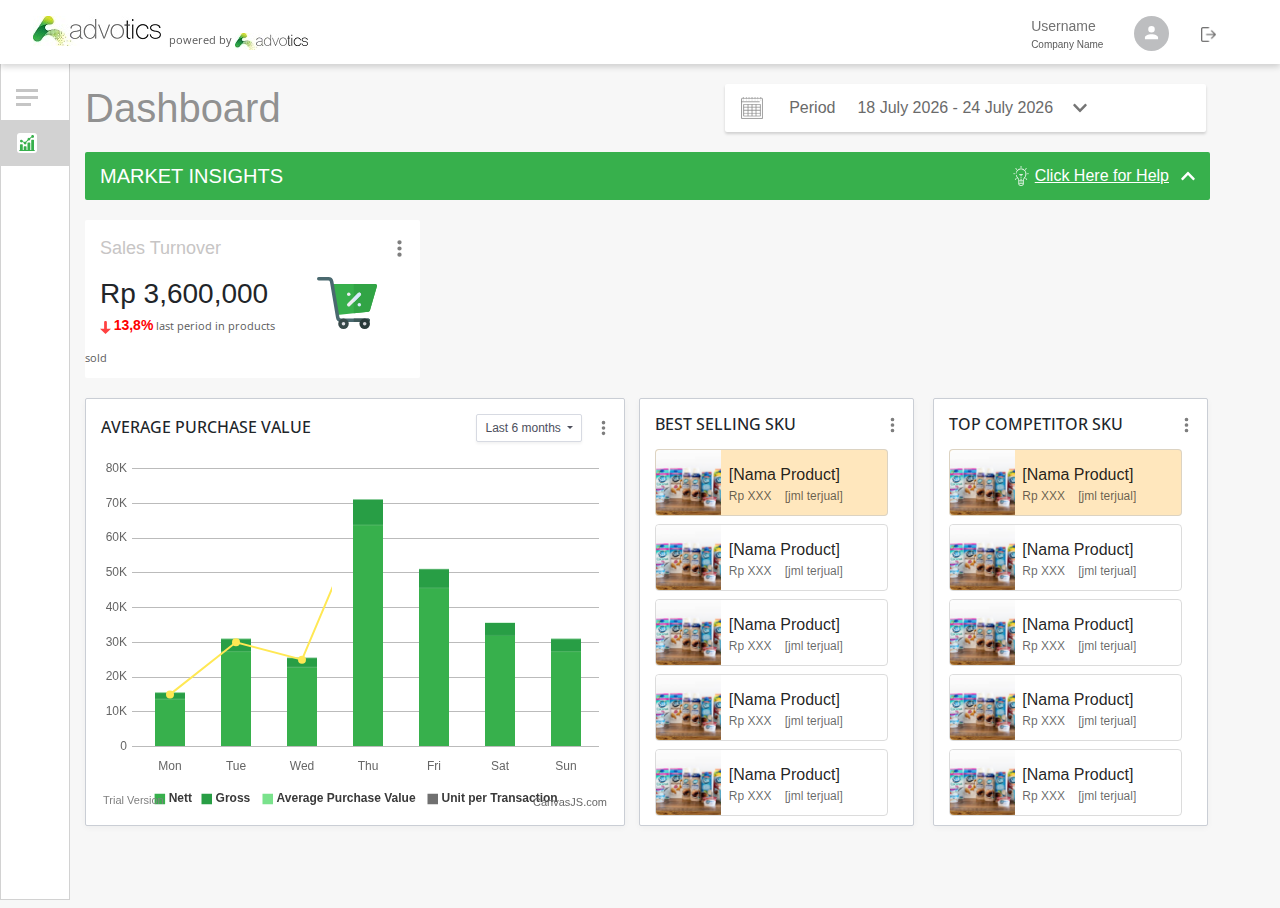
==== dashboard.html @ 5d51c25b "Menambahkan file baru" ====
<!DOCTYPE html>
<html lang="en">

<head>
    <meta charset="UTF-8">
    <meta name="viewport" content="width=device-width, initial-scale=1.0">
    <meta http-equiv="X-UA-Compatible" content="ie=edge">
    <title>Dashboard Advotics</title>

    <!-- Bootstrap CSS -->
    <link rel="stylesheet" href="css/bootstrap.css" />

    <!-- Font Awesome -->
    <link rel="stylesheet" href="css/all.css" />

    <!-- Google Font -->
    <link href="https://fonts.googleapis.com/css?family=Open+Sans:300,400,600|Source+Sans+Pro:300,400,600&display=swap"
        rel="stylesheet">

    <!-- date range picker -->
    <link rel="stylesheet" href="css/daterangepicker.css" />

    <!-- My Css -->
    <link rel="stylesheet" href="css/style.css">

</head>

<body>
    <section id="nav">
        <div class="row px-5 py-3">
            <div class="col-lg-6">
                <div class="row">
                    <img class="pb-1" src="logo/advotics.jpg" alt="logo">
                    <small class="align-self-end px-2 text-left">
                        powered by <img src="logo/advotics-small.jpg" alt="logo-small">
                    </small>
                </div>
            </div>
            <div class="col-lg-6 d-flex justify-content-end">
                <div class="col-lg-3 user justify-content-end">
                    <p>Username</p>
                    <small class="d-flex">Company Name</small>
                </div>
                <img class="ic-profile mx-3 align-self-start" src="assets/Profile.svg" alt="ic-profile">
                <img class="ic-logout align-self-center px-3" src="assets/logout.png" alt="ic-logout">
            </div>
        </div>
        </div>
    </section>

    <nav id="sidebar">
        <div class="sidebar-header"></div>
        <a id="sidebarCollapse" class="nav-toggle" style="cursor: pointer;">
            <i></i>
        </a>
        <ul class="list-unstyled components">
            <li class="item" style="background: #D2D2D2;">
                <a id="dash1" href="dashboard.html" class="menu">
                    <img class="ic-menu bg-ic-menu" src="assets/Dashboardicon.svg" alt="ic-dashboard">
                    <p>Dashboard</p>
                </a>
            </li>
        </ul>
    </nav>

    <!-- content -->
    <section id="board">
        <div class="container">
            <div class="row">
                <div class="col-lg-6">
                    <div id="dashboard1">
                        <div class="container">
                            <h1>Dashboard</h1>
                        </div>
                    </div>
                </div>
                <div class="col-lg-6">
                    <div id="container-picker">
                        <div id="picker">
                            <img class="ic-calendar" src="assets/calendar.png" alt="ic-calendar"> &nbsp;
                            <span>Period</span><span id="date"></span>
                            &nbsp; <i class="fas fa-chevron-down" style="color: #757575;"></i>
                        </div>
                    </div>
                </div>
            </div>
            <div class="row">
                <div id="rectangle" class="container">
                    <div class="col-lg-6 p-0 d-flex align-items-center">
                        <p>MARKET INSIGHTS</p>
                    </div>
                    <div class="col-lg-6 p-0 d-flex align-items-center justify-content-end">
                        <img src="assets/Help.png" alt="ic-help"> &nbsp;
                        <a href="#" style="text-decoration: underline;">Click Here for Help</a>&nbsp;&nbsp;&nbsp;
                        <i class="fas fa-chevron-up" style="color: #FFFFFF;"></i>
                    </div>
                </div>
            </div>
            <div class="row">
                <div id="turnover" class="container">
                    <div class="bg-turnover">
                        <div class="row">
                            <div class="col-lg-9">
                                <p>Sales Turnover</p>
                            </div>
                            <div class="col-lg-2 ml-lg-3 d-flex justify-content-end">
                                <img class="ic-more" src="assets/Icon-More-Filled.svg" alt="ic-more">
                            </div>
                        </div>
                        <div class="row">
                            <div class="col-lg-8">
                                <h3>Rp 3,600,000</h3>
                                <small><img class="ic-downArrow" src="assets/DownArrow.svg" alt="ic-downArrow">
                                    <span>13,8%</span> last period in products sold</small>
                            </div>
                            <div class="col-lg-4">
                                <img class="ic-turnover" src="assets/SalesTurnover.svg" alt="ic-turnover">
                            </div>
                        </div>
                    </div>
                </div>
            </div>
            <div class="row">
                <div id="content-dashboard" class="container">
                    <div class="col-lg-6 pl-0">
                        <div class="graph">
                            <div class="selling-header mb-lg-3">
                                <div class="row">
                                    <div class="col-lg-10 d-flex align-items-center">
                                        <h6>AVERAGE PURCHASE VALUE</h6>
                                    </div>
                                    <div class="col-lg-2 d-flex justify-content-end">
                                        <div class="dropdown mr-lg-3">
                                            <button class="btn btn-dropDown btn-secondary btn-sm dropdown-toggle"
                                                type="button" id="dropdownMenuButton" data-toggle="dropdown">
                                                Last 6 months
                                            </button>
                                            <div class="dropdown-menu">
                                                <a class="dropdown-item" href="#">Last 7 months</a>
                                                <a class="dropdown-item" href="#">Last 8 months</a>
                                                <a class="dropdown-item" href="#">Last 9 months</a>
                                            </div>
                                        </div>
                                        <img class="ic-more2" src="assets/Icon-More-Filled.svg" alt="ic-more">
                                    </div>
                                </div>
                            </div>
                            <div class="selling-body" style="overflow-y: unset;
                            height: 100%;">
                                <div id="chartContainer" style="height: 300px; width: 100%;"></div>
                            </div>
                        </div>
                    </div>
                    <div class="col-lg-3 right">
                        <div class="selling">
                            <div class="selling-header">
                                <div class="row">
                                    <div class="col-lg-10 d-flex align-items-center">
                                        <h6>BEST SELLING SKU</h6>
                                    </div>
                                    <div class="col-lg-2 d-flex justify-content-end">
                                        <img class="ic-more" src="assets/Icon-More-Filled.svg" alt="ic-more">
                                    </div>
                                </div>
                            </div>
                            <div class="selling-body" id="style-2">
                                <ul class="list-unstyled components">
                                    <li>
                                        <div class="row bg-product d-flex align-items-center bg-active">
                                            <div class="col-lg-3 p-0">
                                                <img class="img-product" src="assets/NoPath.png" alt="img-product">
                                            </div>
                                            <div class="col-lg-9 line-height">
                                                <h6 class="list-header">
                                                    [Nama Product]
                                                </h6>
                                                <small class="list-body">
                                                    Rp XXX &nbsp;&nbsp; [jml terjual]
                                                </small>
                                            </div>
                                        </div>
                                    </li>
                                    <li>
                                        <div class="row bg-product d-flex align-items-center">
                                            <div class="col-lg-3 p-0">
                                                <img class="img-product" src="assets/NoPath.png" alt="img-product">
                                            </div>
                                            <div class="col-lg-9 line-height">
                                                <h6 class="list-header">
                                                    [Nama Product]
                                                </h6>
                                                <small class="list-body">
                                                    Rp XXX &nbsp;&nbsp; [jml terjual]
                                                </small>
                                            </div>
                                        </div>
                                    </li>
                                    <li>
                                        <div class="row bg-product d-flex align-items-center">
                                            <div class="col-lg-3 p-0">
                                                <img class="img-product" src="assets/NoPath.png" alt="img-product">
                                            </div>
                                            <div class="col-lg-9 line-height">
                                                <h6 class="list-header">
                                                    [Nama Product]
                                                </h6>
                                                <small class="list-body">
                                                    Rp XXX &nbsp;&nbsp; [jml terjual]
                                                </small>
                                            </div>
                                        </div>
                                    </li>
                                    <li>
                                        <div class="row bg-product d-flex align-items-center">
                                            <div class="col-lg-3 p-0">
                                                <img class="img-product" src="assets/NoPath.png" alt="img-product">
                                            </div>
                                            <div class="col-lg-9 line-height">
                                                <h6 class="list-header">
                                                    [Nama Product]
                                                </h6>
                                                <small class="list-body">
                                                    Rp XXX &nbsp;&nbsp; [jml terjual]
                                                </small>
                                            </div>
                                        </div>
                                    </li>
                                    <li>
                                        <div class="row bg-product d-flex align-items-center">
                                            <div class="col-lg-3 p-0">
                                                <img class="img-product" src="assets/NoPath.png" alt="img-product">
                                            </div>
                                            <div class="col-lg-9 line-height">
                                                <h6 class="list-header">
                                                    [Nama Product]
                                                </h6>
                                                <small class="list-body">
                                                    Rp XXX &nbsp;&nbsp; [jml terjual]
                                                </small>
                                            </div>
                                        </div>
                                    </li>
                                    <li>
                                        <div class="row bg-product d-flex align-items-center">
                                            <div class="col-lg-3 p-0">
                                                <img class="img-product" src="assets/NoPath.png" alt="img-product">
                                            </div>
                                            <div class="col-lg-9 line-height">
                                                <h6 class="list-header">
                                                    [Nama Product]
                                                </h6>
                                                <small class="list-body">
                                                    Rp XXX &nbsp;&nbsp; [jml terjual]
                                                </small>
                                            </div>
                                        </div>
                                    </li>
                                </ul>
                            </div>
                        </div>
                    </div>
                    <div class="col-lg-3">
                        <div class="competitor">
                            <div class="selling-header">
                                <div class="row">
                                    <div class="col-lg-10 d-flex align-items-center">
                                        <h6>TOP COMPETITOR SKU</h6>
                                    </div>
                                    <div class="col-lg-2 d-flex justify-content-end">
                                        <img class="ic-more" src="assets/Icon-More-Filled.svg" alt="ic-more">
                                    </div>
                                </div>
                            </div>
                            <div class="selling-body" id="style-2">
                                <ul class="list-unstyled components">
                                    <li>
                                        <div class="row bg-product d-flex align-items-center bg-active">
                                            <div class="col-lg-3 p-0">
                                                <img class="img-product" src="assets/NoPath.png" alt="img-product">
                                            </div>
                                            <div class="col-lg-9 line-height">
                                                <h6 class="list-header">
                                                    [Nama Product]
                                                </h6>
                                                <small class="list-body">
                                                    Rp XXX &nbsp;&nbsp; [jml terjual]
                                                </small>
                                            </div>
                                        </div>
                                    </li>
                                    <li>
                                        <div class="row bg-product d-flex align-items-center">
                                            <div class="col-lg-3 p-0">
                                                <img class="img-product" src="assets/NoPath.png" alt="img-product">
                                            </div>
                                            <div class="col-lg-9 line-height">
                                                <h6 class="list-header">
                                                    [Nama Product]
                                                </h6>
                                                <small class="list-body">
                                                    Rp XXX &nbsp;&nbsp; [jml terjual]
                                                </small>
                                            </div>
                                        </div>
                                    </li>
                                    <li>
                                        <div class="row bg-product d-flex align-items-center">
                                            <div class="col-lg-3 p-0">
                                                <img class="img-product" src="assets/NoPath.png" alt="img-product">
                                            </div>
                                            <div class="col-lg-9 line-height">
                                                <h6 class="list-header">
                                                    [Nama Product]
                                                </h6>
                                                <small class="list-body">
                                                    Rp XXX &nbsp;&nbsp; [jml terjual]
                                                </small>
                                            </div>
                                        </div>
                                    </li>
                                    <li>
                                        <div class="row bg-product d-flex align-items-center">
                                            <div class="col-lg-3 p-0">
                                                <img class="img-product" src="assets/NoPath.png" alt="img-product">
                                            </div>
                                            <div class="col-lg-9 line-height">
                                                <h6 class="list-header">
                                                    [Nama Product]
                                                </h6>
                                                <small class="list-body">
                                                    Rp XXX &nbsp;&nbsp; [jml terjual]
                                                </small>
                                            </div>
                                        </div>
                                    </li>
                                    <li>
                                        <div class="row bg-product d-flex align-items-center">
                                            <div class="col-lg-3 p-0">
                                                <img class="img-product" src="assets/NoPath.png" alt="img-product">
                                            </div>
                                            <div class="col-lg-9 line-height">
                                                <h6 class="list-header">
                                                    [Nama Product]
                                                </h6>
                                                <small class="list-body">
                                                    Rp XXX &nbsp;&nbsp; [jml terjual]
                                                </small>
                                            </div>
                                        </div>
                                    </li>
                                    <li>
                                        <div class="row bg-product d-flex align-items-center">
                                            <div class="col-lg-3 p-0">
                                                <img class="img-product" src="assets/NoPath.png" alt="img-product">
                                            </div>
                                            <div class="col-lg-9 line-height">
                                                <h6 class="list-header">
                                                    [Nama Product]
                                                </h6>
                                                <small class="list-body">
                                                    Rp XXX &nbsp;&nbsp; [jml terjual]
                                                </small>
                                            </div>
                                        </div>
                                    </li>
                                </ul>
                            </div>
                        </div>
                    </div>
                </div>
            </div>
        </div>
    </section>

    <!-- jQuery first, then Popper.js, then Bootstrap JS -->
    <script src="js/jquery-3.4.1.min.js"></script>
    <script src="js/popper.min.js"></script>
    <script src="js/bootstrap.js"></script>
    <script src="js/all.js"></script>
    <!-- date range picker -->
    <script src="js/moment.min.js"></script>
    <script src="js/daterangepicker.js"></script>
    <!-- Graph -->
    <script src="js/canvasjs.min.js"></script>
    <script src="js/graph.js"></script>
    <!-- myscript -->
    <script src="js/script.js"></script>
</body>

</html>
---- css/daterangepicker.css ----
.daterangepicker {
  position: absolute;
  color: inherit;
  background-color: #fff;
  border-radius: 4px;
  border: 1px solid #ddd;
  width: 278px;
  max-width: none;
  padding: 0;
  margin-top: 7px;
  top: 100px;
  left: 20px;
  z-index: 3001;
  display: none;
  font-family: arial;
  font-size: 15px;
  line-height: 1em;
}

.daterangepicker:before,
.daterangepicker:after {
  position: absolute;
  display: inline-block;
  border-bottom-color: rgba(0, 0, 0, 0.2);
  content: '';
}

.daterangepicker:before {
  top: -7px;
  border-right: 7px solid transparent;
  border-left: 7px solid transparent;
  border-bottom: 7px solid #ccc;
}

.daterangepicker:after {
  top: -6px;
  border-right: 6px solid transparent;
  border-bottom: 6px solid #fff;
  border-left: 6px solid transparent;
}

.daterangepicker.opensleft:before {
  right: 9px;
}

.daterangepicker.opensleft:after {
  right: 10px;
}

.daterangepicker.openscenter:before {
  left: 0;
  right: 0;
  width: 0;
  margin-left: auto;
  margin-right: auto;
}

.daterangepicker.openscenter:after {
  left: 0;
  right: 0;
  width: 0;
  margin-left: auto;
  margin-right: auto;
}

.daterangepicker.opensright:before {
  left: 9px;
}

.daterangepicker.opensright:after {
  left: 10px;
}

.daterangepicker.drop-up {
  margin-top: -7px;
}

.daterangepicker.drop-up:before {
  top: initial;
  bottom: -7px;
  border-bottom: initial;
  border-top: 7px solid #ccc;
}

.daterangepicker.drop-up:after {
  top: initial;
  bottom: -6px;
  border-bottom: initial;
  border-top: 6px solid #fff;
}

.daterangepicker.single .daterangepicker .ranges,
.daterangepicker.single .drp-calendar {
  float: none;
}

.daterangepicker.single .drp-selected {
  display: none;
}

.daterangepicker.show-calendar .drp-calendar {
  display: block;
}

.daterangepicker.show-calendar .drp-buttons {
  display: block;
}

.daterangepicker.auto-apply .drp-buttons {
  display: none;
}

.daterangepicker .drp-calendar {
  display: none;
  max-width: 270px;
}

.daterangepicker .drp-calendar.left {
  padding: 8px 0 8px 8px;
}

.daterangepicker .drp-calendar.right {
  padding: 8px;
}

.daterangepicker .drp-calendar.single .calendar-table {
  border: none;
}

.daterangepicker .calendar-table .next span,
.daterangepicker .calendar-table .prev span {
  color: #fff;
  border: solid #999;
  border-width: 0 2px 2px 0;
  border-radius: 0;
  display: inline-block;
  padding: 3px;
}

.daterangepicker .calendar-table .next span {
  transform: rotate(-45deg);
  -webkit-transform: rotate(-45deg);
}

.daterangepicker .calendar-table .prev span {
  transform: rotate(135deg);
  -webkit-transform: rotate(135deg);
}

.daterangepicker .calendar-table th,
.daterangepicker .calendar-table td {
  white-space: nowrap;
  text-align: center;
  vertical-align: middle;
  min-width: 32px;
  width: 32px;
  height: 24px;
  line-height: 24px;
  font-size: 12px;
  border-radius: 4px;
  border: 1px solid transparent;
  white-space: nowrap;
  cursor: pointer;
}

.daterangepicker .calendar-table {
  border: 1px solid #fff;
  border-radius: 4px;
  background-color: #fff;
}

.daterangepicker .calendar-table table {
  width: 100%;
  margin: 0;
  border-spacing: 0;
  border-collapse: collapse;
}

.daterangepicker td.available:hover,
.daterangepicker th.available:hover {
  background-color: #eee;
  border-color: transparent;
  color: inherit;
}

.daterangepicker td.week,
.daterangepicker th.week {
  font-size: 80%;
  color: #ccc;
}

.daterangepicker td.off,
.daterangepicker td.off.in-range,
.daterangepicker td.off.start-date,
.daterangepicker td.off.end-date {
  background-color: #fff;
  border-color: transparent;
  color: #999;
}

.daterangepicker td.in-range {
  /* background-color: #ebf4f8; */
  border-color: transparent;
  color: #000;
  border-radius: 0;
}

.daterangepicker td.start-date {
  border-radius: 4px 0 0 4px;
}

.daterangepicker td.end-date {
  border-radius: 0 4px 4px 0;
}

.daterangepicker td.start-date.end-date {
  border-radius: 4px;
}

.daterangepicker td.active,
.daterangepicker td.active:hover {
  background-color: #357ebd;
  border-color: transparent;
  color: #fff;
}

.daterangepicker th.month {
  width: auto;
}

.daterangepicker td.disabled,
.daterangepicker option.disabled {
  color: #999;
  cursor: not-allowed;
  text-decoration: line-through;
}

.daterangepicker select.monthselect,
.daterangepicker select.yearselect {
  font-size: 12px;
  padding: 1px;
  height: auto;
  margin: 0;
  cursor: default;
}

.daterangepicker select.monthselect {
  margin-right: 2%;
  width: 56%;
}

.daterangepicker select.yearselect {
  width: 40%;
}

.daterangepicker select.hourselect,
.daterangepicker select.minuteselect,
.daterangepicker select.secondselect,
.daterangepicker select.ampmselect {
  width: 50px;
  margin: 0 auto;
  background: #eee;
  border: 1px solid #eee;
  padding: 2px;
  outline: 0;
  font-size: 12px;
}

.daterangepicker .calendar-time {
  text-align: center;
  margin: 4px auto 0 auto;
  line-height: 30px;
  position: relative;
}

.daterangepicker .calendar-time select.disabled {
  color: #ccc;
  cursor: not-allowed;
}

.daterangepicker .drp-buttons {
  clear: both;
  text-align: right;
  padding: 8px;
  border-top: 1px solid #ddd;
  display: none;
  line-height: 12px;
  vertical-align: middle;
}

.daterangepicker .drp-selected {
  display: inline-block;
  font-size: 12px;
  padding-right: 8px;
}

.daterangepicker .drp-buttons .btn {
  margin-left: 8px;
  font-size: 12px;
  font-weight: bold;
  padding: 4px 8px;
}

.daterangepicker.show-ranges.single.rtl .drp-calendar.left {
  border-right: 1px solid #ddd;
}

.daterangepicker.show-ranges.single.ltr .drp-calendar.left {
  border-left: 1px solid #ddd;
}

.daterangepicker.show-ranges.rtl .drp-calendar.right {
  border-right: 1px solid #ddd;
}

.daterangepicker.show-ranges.ltr .drp-calendar.left {
  border-left: 1px solid #ddd;
}

.daterangepicker .ranges {
  float: none;
  text-align: left;
  margin: 0;
}

.daterangepicker.show-calendar .ranges {
  margin-top: 8px;
}

.daterangepicker .ranges ul {
  list-style: none;
  margin: 0 auto;
  padding: 0;
  width: 100%;
}

.daterangepicker .ranges li {
  font-size: 12px;
  padding: 8px 12px;
  cursor: pointer;
}

.daterangepicker .ranges li:hover {
  background-color: #eee;
}

.daterangepicker .ranges li.active {
  background-color: #08c;
  color: #fff;
}

/*  Larger Screen Styling */
@media (min-width: 564px) {
  .daterangepicker {
    width: auto;
  }

  .daterangepicker .ranges ul {
    width: 140px;
  }

  .daterangepicker.single .ranges ul {
    width: 100%;
  }

  .daterangepicker.single .drp-calendar.left {
    clear: none;
  }

  .daterangepicker.single .ranges,
  .daterangepicker.single .drp-calendar {
    float: left;
  }

  .daterangepicker {
    direction: ltr;
    text-align: left;
  }

  .daterangepicker .drp-calendar.left {
    clear: left;
    margin-right: 0;
  }

  .daterangepicker .drp-calendar.left .calendar-table {
    border-right: none;
    border-top-right-radius: 0;
    border-bottom-right-radius: 0;
  }

  .daterangepicker .drp-calendar.right {
    margin-left: 0;
  }

  .daterangepicker .drp-calendar.right .calendar-table {
    border-left: none;
    border-top-left-radius: 0;
    border-bottom-left-radius: 0;
  }

  .daterangepicker .drp-calendar.left .calendar-table {
    padding-right: 8px;
  }

  .daterangepicker .ranges,
  .daterangepicker .drp-calendar {
    float: left;
  }
}

@media (min-width: 730px) {
  .daterangepicker .ranges {
    width: auto;
  }

  .daterangepicker .ranges {
    float: left;
  }

  .daterangepicker.rtl .ranges {
    float: right;
  }

  .daterangepicker .drp-calendar.left {
    clear: none !important;
  }
}
---- css/style.css ----
html {
  overflow-x: hidden;
}

body {
  font-family: 'Open Sans', sans-serif;
  background: #F7F7F7;
}

p {
  margin: 0;
}

a {
  color: #727272;
}

h1 {
  font-family: 'Source Sans Pro SemiBold', sans-serif;
  color: #707070C4;
}

/* content */
#board {
  padding-top: 5%;
}

#dashboard1,
#dashboard2,
#dashboard3 {
  position: absolute;
  width: 100%;
  top: 20px;
  left: 0;
  display: block;
}

a#dash1 {
  text-decoration: none;
}

#rectangle,
#turnover,
#content-dashboard {
  position: relative;
  width: 100%;
  left: 0;
}

#rectangle {
  background: #37B04C;
  display: flex;
  border-radius: 2px;
  top: 40px;
  width: 1152px;
  margin-left: 15px;
  height: 48px;
}

#rectangle p {
  font-family: 'Source Sans Pro SemiBold', sans-serif;
  font-size: 20px;
  color: #FFFFFF;
}

#rectangle a {
  font-family: 'Source Sans Pro Light', sans-serif;
  color: #FFFFFF;
}

#turnover {
  top: 60px;
}

#turnover .ic-more {
  width: 40%;
  cursor: pointer;
}

#turnover h3 {
  font-family: 'Source Sans Pro SemiBold', sans-serif;
  margin: 0 15px;
}

#turnover p {
  font-family: 'Source Sans Pro SemiBold', sans-serif;
  color: #c7c5c5;
  font-size: 18px;
  margin: 15px;
}

#turnover .ic-downArrow {
  width: 5%;
  margin: 10px 0 10px 15px;
}

#turnover .ic-turnover {
  width: 65%;
  position: relative;
  right: 12%;
}

#turnover span {
  margin: 0;
  font-size: 14px;
  color: red;
  font-weight: bolder;
  font-family: 'Source Sans Pro Bold', sans-serif;
}

.bg-turnover {
  background: #FFFFFF;
  width: 335px;
  height: auto;
  border-radius: 2px;
  padding-bottom: 10px;

}

#content-dashboard {
  top: 80px;
  display: flex;
}

#content-dashboard .graph .btn-dropDown {
  font-size: 12px;
  box-shadow: 0px 2px 3px #0000000D;
  border: 1px solid #D7DAE2;
  border-radius: 2px;
  background: #FFFFFF;
  color: #4D4F5C;
  font-family: 'Source Sans Pro Regular', sans-serif;
}

#content-dashboard .right {
  right: 16px;
}

#content-dashboard .selling,
#content-dashboard .graph,
#content-dashboard .competitor {
  background: #ffffff;
  height: 84%;
  padding: 15px;
  padding-bottom: 0;
  box-shadow: 0px 2px 6px #0000000A;
  border: 0.5px solid #CACED5;
  border-radius: 2px;
}

#content-dashboard .selling,
#content-dashboard .competitor {
  width: 275px;
}

#content-dashboard .selling ul,
#content-dashboard .competitor ul {
  padding-right: 10px;
}

/* Scrollbar Style */

#style-2::-webkit-scrollbar {
  width: 12px;
}

#style-2::-webkit-scrollbar-thumb {
  border-radius: 10px;
  -webkit-box-shadow: inset 0 0 6px rgba(0, 0, 0, .3);
  box-shadow: inset 0 0 6px rgba(0, 0, 0, .3);
  background-color: #ffffff;
}

#style-2::-webkit-scrollbar-thumb:hover {
  background: #f2f2f2;
}

/* End of Scrollbar Style */

#content-dashboard .selling-header {
  margin-bottom: 5px;
}

#content-dashboard .selling-header h6 {
  margin: 0;
}

#content-dashboard .selling-header .ic-more {
  width: 70%;
  cursor: pointer;
}

#content-dashboard .selling-header .ic-more2 {
  width: 18%;
  cursor: pointer;
}

#content-dashboard .selling-body {
  overflow-y: scroll;
  height: 92%;
}

#content-dashboard .selling-body .bg-product {
  top: 0px;
  left: 0px;
  border: 0.5px solid #C5C5C59C;
  border-radius: 4px;
  margin: 8px 0;
  color: #F7F7F7;
  cursor: pointer;
}

.bg-active {
  background: #FFE7BD;
}

#content-dashboard .selling-body .img-product {
  width: 65px;
}

#content-dashboard .selling-body .line-height {
  line-height: 5px;
}

#content-dashboard .selling-body .list-header {
  font-family: 'Source Sans Pro Regular', sans-serif;
  color: #000000DE;
}

#content-dashboard .selling-body .list-body {
  font-family: 'Source Sans Pro Regular', sans-serif;
  color: #00000099;
  font-size: 12px;
}

/* navbar */
#nav {
  background: #FFFFFF;
  box-shadow: #00000029 0 3px 6px;
  position: fixed;
  width: 100%;
  height: 64px;
  z-index: 999;
}

small {
  font-size: 11px;
  color: #5B5B5B;
}

.user {
  color: #727272;
  display: grid;
}

.user p {
  font-family: 'Open Sans SemiBold', sans-serif;
  font-size: 14px;
  text-align: left;
  margin: 0;
  padding: 0;
}

.user small {
  font-family: 'Open Sans Light', sans-serif;
  font-size: 10px;
}

.ic-profile {
  width: 6%;
}

/* sidebar */
#sidebar {
  position: fixed;
  top: 0;
  background: #FFFFFF;
  width: 70px;
  height: 900px;
  z-index: 1;
  border-top-style: hidden;
  border: 0.5px solid #D2D2D2;
  transition: all 0.1s ease-out;
}

.sidebar-header {
  height: 70px;
}

.menu {
  display: flex;
  align-items: center;
  margin: 0 1em 0 0;
}

.menu p {
  display: none;
  transition: all 0.2s ease-out;
}

/* #sidebar li.item.active {
  background: #D2D2D2;
} */

#sidebarCollapse {
  margin-bottom: 5px;
}

#sidebar li.item:hover {
  background: #D2D2D2;
  cursor: pointer;

}

#sidebar li.item a:hover {
  color: #FFFFFF;
}

.ic-menu {
  width: 25px;
  margin: 0.8em 1em;
}

.bg-ic-menu {
  background: #FFFFFF;
  padding: 2px;
  border-radius: 3px;
}

.nav-toggle {
  position: relative;
  right: 0px;
  top: 10px;
  z-index: 21;
  padding: 0 15px;
  display: block;
  height: 44px;
  width: 44px;
  z-index: 2001;
  border-bottom: none !important;
}

.nav-toggle i {
  position: relative;
  display: inline-block;
  width: 22px;
  height: 3px;
  color: #C5C5C5;
  font: bold 14px/0.4 Helvetica;
  text-transform: uppercase;
  text-indent: -55px;
  background: #C5C5C5;
  transition: all 0.1s ease-out;
}

.nav-toggle i:before {
  top: -7px;
}

.nav-toggle i:after {
  bottom: -7px;
  width: 15px !important;
}

.nav-toggle i:before,
.nav-toggle i:after {
  content: "";
  width: 22px;
  height: 3px;
  background: #C5C5C5;
  position: absolute;
  left: 0;
  transition: all 0.1s ease-out;
}

/* toogle collapse */

#sidebar.active {
  width: 165px;
}

#sidebar.active .menu p {
  display: block;
}

#sidebar.active .nav-toggle i:after {
  bottom: -7px;
  width: 22px !important;
}

#sidebar li.item.active {
  background: #D2D2D2;
}

/* date time picker */
#container-picker {
  position: relative;
  top: 20px;
  left: 13%;
  width: 50%;
}

#picker {
  background: #FFFFFF;
  cursor: pointer;
  padding: 5px 10px;
  width: 481px;
  height: 48px;
  box-shadow: 0px 2px 3px #00000029;
  border-radius: 2px;
  display: flex;
  align-items: center;
}

span {
  text-align: left;
  font-family: 'Open Sans Regular', sans-serif;
  color: #6A6A6A;
  font-size: 16px;
}

#picker .ic-calendar,
.ic-dropdowns,
span {
  margin: 9px 16px 9px 6px;
}

.container-dateHeader {
  margin: 20px;
}

.cancelBtn {
  font-size: 20px;
  color: #6A6A6A;
  margin: 20px;
}

.daterangepicker .ranges li {
  font-family: Open Sans SemiBold, sans-serif;
  color: #9c9c9c;
}

.daterangepicker .ranges li:hover {
  background-color: #65de7a;
  color: #FFFFFF;
}

.daterangepicker .ranges li.active {
  background-color: #37b04c;
  color: #fff;
}

.daterangepicker.show-calendar .ranges {
  margin-top: 0;
}

.data-header {
  margin-bottom: -1em;
}

@media (min-width: 564px) {
  .daterangepicker .ranges ul {
    padding: 0 14px;
    padding-bottom: 1em;
    width: 180px;
  }

  .daterangepicker .ranges li {
    padding: 12px 4px;
    border-bottom: 2px solid #dedede;
  }
}

.applyBtn {
  margin: 1em 0;
  padding: 0.5em;
  width: 100%;
}

.daterangepicker th.month {
  font-family: Open Sans Bold, sans-serif;
}

.daterangepicker .calendar-table th,
.daterangepicker .calendar-table td {
  color: #6A6A6A;
}

.daterangepicker .drp-calendar.left {
  padding: 8px 10px 20px 30px;
}

.daterangepicker .drp-calendar.right {
  padding: 8px 30px 20px 10px;
}

.daterangepicker .calendar-table th,
.daterangepicker .calendar-table td {
  padding: 6px 3px;
}

.daterangepicker td.start-date,
.daterangepicker td.end-date {
  border-radius: 50%;
}

.daterangepicker td.active,
.daterangepicker td.active:hover {
  background-color: #37b04c66;
  border-color: transparent;
  color: green !important;
  font-weight: bolder;
}
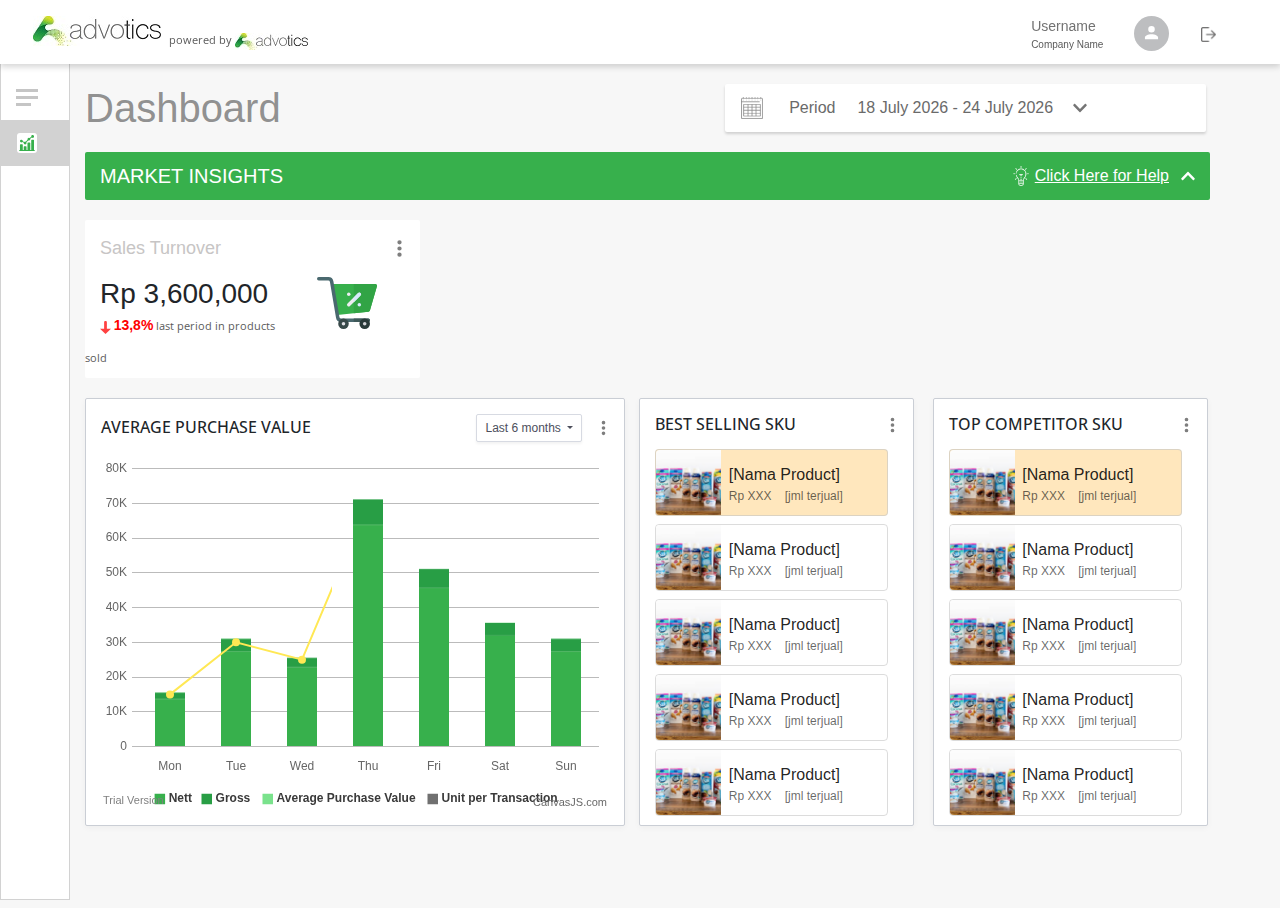
==== commit d5b44b94: "menambahkan favicon" ====
--- a/dashboard.html
+++ b/dashboard.html
@@ -5,6 +5,7 @@
     <meta charset="UTF-8">
     <meta name="viewport" content="width=device-width, initial-scale=1.0">
     <meta http-equiv="X-UA-Compatible" content="ie=edge">
+    <link rel="icon" href="logo/favicon.ico" type="image/x-icon"/>
     <title>Dashboard Advotics</title>
 
     <!-- Bootstrap CSS -->
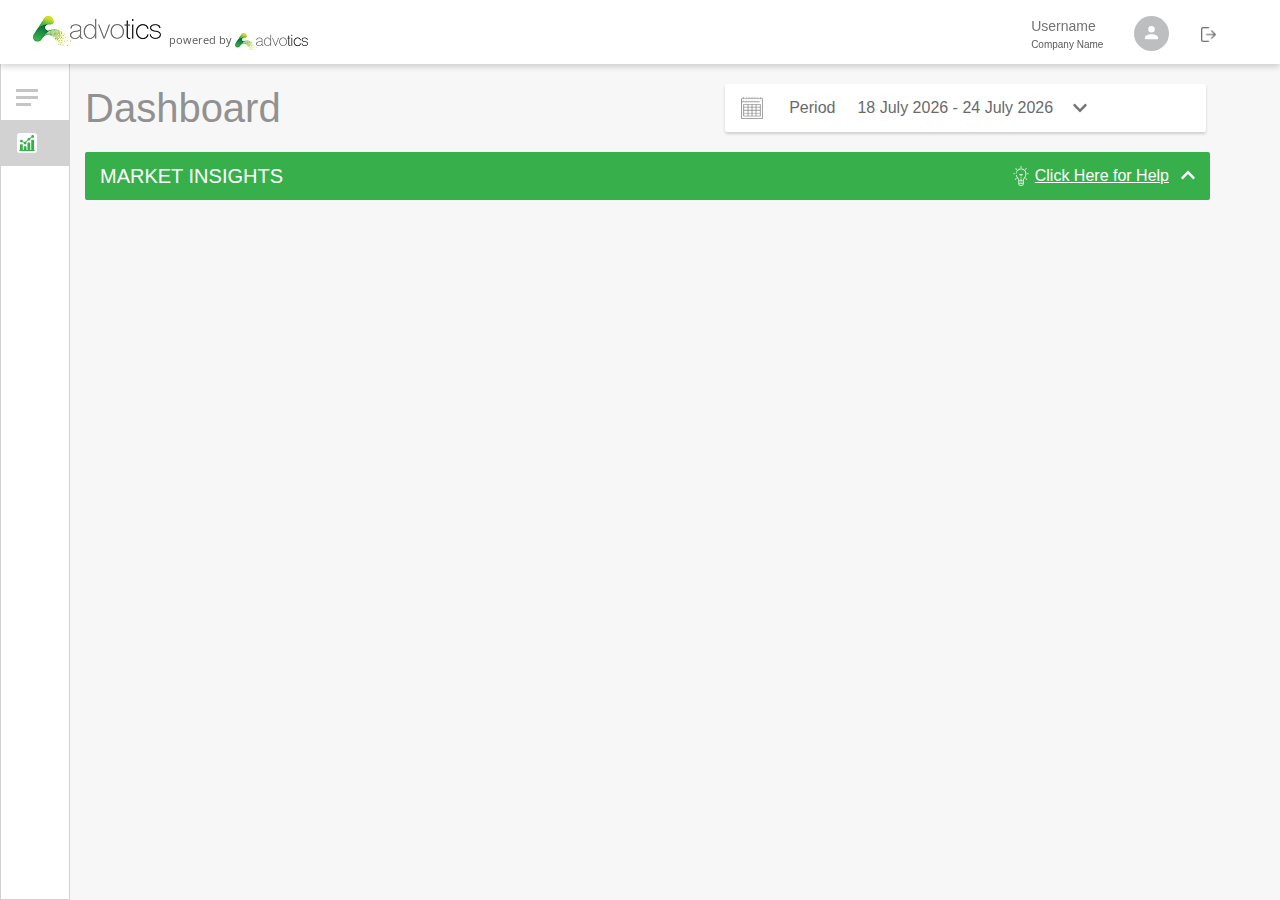
==== commit 0b3740dd: "menambahkan fitur collapse pada market insights" ====
--- a/dashboard.html
+++ b/dashboard.html
@@ -5,7 +5,7 @@
     <meta charset="UTF-8">
     <meta name="viewport" content="width=device-width, initial-scale=1.0">
     <meta http-equiv="X-UA-Compatible" content="ie=edge">
-    <link rel="icon" href="logo/favicon.ico" type="image/x-icon"/>
+    <link rel="icon" href="logo/favicon.ico" type="image/x-icon" />
     <title>Dashboard Advotics</title>
 
     <!-- Bootstrap CSS -->
@@ -93,278 +93,281 @@
                     <div class="col-lg-6 p-0 d-flex align-items-center justify-content-end">
                         <img src="assets/Help.png" alt="ic-help"> &nbsp;
                         <a href="#" style="text-decoration: underline;">Click Here for Help</a>&nbsp;&nbsp;&nbsp;
-                        <i class="fas fa-chevron-up" style="color: #FFFFFF;"></i>
-                    </div>
-                </div>
-            </div>
-            <div class="row">
-                <div id="turnover" class="container">
-                    <div class="bg-turnover">
-                        <div class="row">
-                            <div class="col-lg-9">
-                                <p>Sales Turnover</p>
-                            </div>
-                            <div class="col-lg-2 ml-lg-3 d-flex justify-content-end">
-                                <img class="ic-more" src="assets/Icon-More-Filled.svg" alt="ic-more">
-                            </div>
-                        </div>
-                        <div class="row">
-                            <div class="col-lg-8">
-                                <h3>Rp 3,600,000</h3>
-                                <small><img class="ic-downArrow" src="assets/DownArrow.svg" alt="ic-downArrow">
-                                    <span>13,8%</span> last period in products sold</small>
-                            </div>
-                            <div class="col-lg-4">
-                                <img class="ic-turnover" src="assets/SalesTurnover.svg" alt="ic-turnover">
-                            </div>
-                        </div>
-                    </div>
-                </div>
-            </div>
-            <div class="row">
-                <div id="content-dashboard" class="container">
-                    <div class="col-lg-6 pl-0">
-                        <div class="graph">
-                            <div class="selling-header mb-lg-3">
-                                <div class="row">
-                                    <div class="col-lg-10 d-flex align-items-center">
-                                        <h6>AVERAGE PURCHASE VALUE</h6>
+                        <a id="btn-market" href="#marketInsights" data-toggle="collapse"><i class="fas fa-chevron-up"
+                                style="color: #FFFFFF;"></i></a>
+                    </div>
+                </div>
+            </div>
+            <div class="collapse" id="marketInsights">
+                <div class="row">
+                    <div id="turnover" class="container">
+                        <div class="bg-turnover">
+                            <div class="row">
+                                <div class="col-lg-9">
+                                    <p>Sales Turnover</p>
+                                </div>
+                                <div class="col-lg-2 ml-lg-3 d-flex justify-content-end">
+                                    <img class="ic-more" src="assets/Icon-More-Filled.svg" alt="ic-more">
+                                </div>
+                            </div>
+                            <div class="row">
+                                <div class="col-lg-8">
+                                    <h3>Rp 3,600,000</h3>
+                                    <small><img class="ic-downArrow" src="assets/DownArrow.svg" alt="ic-downArrow">
+                                        <span>13,8%</span> last period in products sold</small>
+                                </div>
+                                <div class="col-lg-4">
+                                    <img class="ic-turnover" src="assets/SalesTurnover.svg" alt="ic-turnover">
+                                </div>
+                            </div>
+                        </div>
+                    </div>
+                </div>
+                <div class="row">
+                    <div id="content-dashboard" class="container">
+                        <div class="col-lg-6 pl-0">
+                            <div class="graph">
+                                <div class="selling-header mb-lg-3">
+                                    <div class="row">
+                                        <div class="col-lg-10 d-flex align-items-center">
+                                            <h6>AVERAGE PURCHASE VALUE</h6>
+                                        </div>
+                                        <div class="col-lg-2 d-flex justify-content-end">
+                                            <div class="dropdown mr-lg-3">
+                                                <button class="btn btn-dropDown btn-secondary btn-sm dropdown-toggle"
+                                                    type="button" id="dropdownMenuButton" data-toggle="dropdown">
+                                                    Last 6 months
+                                                </button>
+                                                <div class="dropdown-menu">
+                                                    <a class="dropdown-item" href="#">Last 7 months</a>
+                                                    <a class="dropdown-item" href="#">Last 8 months</a>
+                                                    <a class="dropdown-item" href="#">Last 9 months</a>
+                                                </div>
+                                            </div>
+                                            <img class="ic-more2" src="assets/Icon-More-Filled.svg" alt="ic-more">
+                                        </div>
                                     </div>
-                                    <div class="col-lg-2 d-flex justify-content-end">
-                                        <div class="dropdown mr-lg-3">
-                                            <button class="btn btn-dropDown btn-secondary btn-sm dropdown-toggle"
-                                                type="button" id="dropdownMenuButton" data-toggle="dropdown">
-                                                Last 6 months
-                                            </button>
-                                            <div class="dropdown-menu">
-                                                <a class="dropdown-item" href="#">Last 7 months</a>
-                                                <a class="dropdown-item" href="#">Last 8 months</a>
-                                                <a class="dropdown-item" href="#">Last 9 months</a>
-                                            </div>
-                                        </div>
-                                        <img class="ic-more2" src="assets/Icon-More-Filled.svg" alt="ic-more">
+                                </div>
+                                <div class="selling-body" style="overflow-y: unset;
+                            height: 100%;">
+                                    <div id="chartContainer" style="height: 300px; width: 100%;"></div>
+                                </div>
+                            </div>
+                        </div>
+                        <div class="col-lg-3 right">
+                            <div class="selling">
+                                <div class="selling-header">
+                                    <div class="row">
+                                        <div class="col-lg-10 d-flex align-items-center">
+                                            <h6>BEST SELLING SKU</h6>
+                                        </div>
+                                        <div class="col-lg-2 d-flex justify-content-end">
+                                            <img class="ic-more" src="assets/Icon-More-Filled.svg" alt="ic-more">
+                                        </div>
                                     </div>
                                 </div>
-                            </div>
-                            <div class="selling-body" style="overflow-y: unset;
-                            height: 100%;">
-                                <div id="chartContainer" style="height: 300px; width: 100%;"></div>
-                            </div>
-                        </div>
-                    </div>
-                    <div class="col-lg-3 right">
-                        <div class="selling">
-                            <div class="selling-header">
-                                <div class="row">
-                                    <div class="col-lg-10 d-flex align-items-center">
-                                        <h6>BEST SELLING SKU</h6>
+                                <div class="selling-body" id="style-2">
+                                    <ul class="list-unstyled components">
+                                        <li>
+                                            <div class="row bg-product d-flex align-items-center bg-active">
+                                                <div class="col-lg-3 p-0">
+                                                    <img class="img-product" src="assets/NoPath.png" alt="img-product">
+                                                </div>
+                                                <div class="col-lg-9 line-height">
+                                                    <h6 class="list-header">
+                                                        [Nama Product]
+                                                    </h6>
+                                                    <small class="list-body">
+                                                        Rp XXX &nbsp;&nbsp; [jml terjual]
+                                                    </small>
+                                                </div>
+                                            </div>
+                                        </li>
+                                        <li>
+                                            <div class="row bg-product d-flex align-items-center">
+                                                <div class="col-lg-3 p-0">
+                                                    <img class="img-product" src="assets/NoPath.png" alt="img-product">
+                                                </div>
+                                                <div class="col-lg-9 line-height">
+                                                    <h6 class="list-header">
+                                                        [Nama Product]
+                                                    </h6>
+                                                    <small class="list-body">
+                                                        Rp XXX &nbsp;&nbsp; [jml terjual]
+                                                    </small>
+                                                </div>
+                                            </div>
+                                        </li>
+                                        <li>
+                                            <div class="row bg-product d-flex align-items-center">
+                                                <div class="col-lg-3 p-0">
+                                                    <img class="img-product" src="assets/NoPath.png" alt="img-product">
+                                                </div>
+                                                <div class="col-lg-9 line-height">
+                                                    <h6 class="list-header">
+                                                        [Nama Product]
+                                                    </h6>
+                                                    <small class="list-body">
+                                                        Rp XXX &nbsp;&nbsp; [jml terjual]
+                                                    </small>
+                                                </div>
+                                            </div>
+                                        </li>
+                                        <li>
+                                            <div class="row bg-product d-flex align-items-center">
+                                                <div class="col-lg-3 p-0">
+                                                    <img class="img-product" src="assets/NoPath.png" alt="img-product">
+                                                </div>
+                                                <div class="col-lg-9 line-height">
+                                                    <h6 class="list-header">
+                                                        [Nama Product]
+                                                    </h6>
+                                                    <small class="list-body">
+                                                        Rp XXX &nbsp;&nbsp; [jml terjual]
+                                                    </small>
+                                                </div>
+                                            </div>
+                                        </li>
+                                        <li>
+                                            <div class="row bg-product d-flex align-items-center">
+                                                <div class="col-lg-3 p-0">
+                                                    <img class="img-product" src="assets/NoPath.png" alt="img-product">
+                                                </div>
+                                                <div class="col-lg-9 line-height">
+                                                    <h6 class="list-header">
+                                                        [Nama Product]
+                                                    </h6>
+                                                    <small class="list-body">
+                                                        Rp XXX &nbsp;&nbsp; [jml terjual]
+                                                    </small>
+                                                </div>
+                                            </div>
+                                        </li>
+                                        <li>
+                                            <div class="row bg-product d-flex align-items-center">
+                                                <div class="col-lg-3 p-0">
+                                                    <img class="img-product" src="assets/NoPath.png" alt="img-product">
+                                                </div>
+                                                <div class="col-lg-9 line-height">
+                                                    <h6 class="list-header">
+                                                        [Nama Product]
+                                                    </h6>
+                                                    <small class="list-body">
+                                                        Rp XXX &nbsp;&nbsp; [jml terjual]
+                                                    </small>
+                                                </div>
+                                            </div>
+                                        </li>
+                                    </ul>
+                                </div>
+                            </div>
+                        </div>
+                        <div class="col-lg-3">
+                            <div class="competitor">
+                                <div class="selling-header">
+                                    <div class="row">
+                                        <div class="col-lg-10 d-flex align-items-center">
+                                            <h6>TOP COMPETITOR SKU</h6>
+                                        </div>
+                                        <div class="col-lg-2 d-flex justify-content-end">
+                                            <img class="ic-more" src="assets/Icon-More-Filled.svg" alt="ic-more">
+                                        </div>
                                     </div>
-                                    <div class="col-lg-2 d-flex justify-content-end">
-                                        <img class="ic-more" src="assets/Icon-More-Filled.svg" alt="ic-more">
-                                    </div>
-                                </div>
-                            </div>
-                            <div class="selling-body" id="style-2">
-                                <ul class="list-unstyled components">
-                                    <li>
-                                        <div class="row bg-product d-flex align-items-center bg-active">
-                                            <div class="col-lg-3 p-0">
-                                                <img class="img-product" src="assets/NoPath.png" alt="img-product">
-                                            </div>
-                                            <div class="col-lg-9 line-height">
-                                                <h6 class="list-header">
-                                                    [Nama Product]
-                                                </h6>
-                                                <small class="list-body">
-                                                    Rp XXX &nbsp;&nbsp; [jml terjual]
-                                                </small>
-                                            </div>
-                                        </div>
-                                    </li>
-                                    <li>
-                                        <div class="row bg-product d-flex align-items-center">
-                                            <div class="col-lg-3 p-0">
-                                                <img class="img-product" src="assets/NoPath.png" alt="img-product">
-                                            </div>
-                                            <div class="col-lg-9 line-height">
-                                                <h6 class="list-header">
-                                                    [Nama Product]
-                                                </h6>
-                                                <small class="list-body">
-                                                    Rp XXX &nbsp;&nbsp; [jml terjual]
-                                                </small>
-                                            </div>
-                                        </div>
-                                    </li>
-                                    <li>
-                                        <div class="row bg-product d-flex align-items-center">
-                                            <div class="col-lg-3 p-0">
-                                                <img class="img-product" src="assets/NoPath.png" alt="img-product">
-                                            </div>
-                                            <div class="col-lg-9 line-height">
-                                                <h6 class="list-header">
-                                                    [Nama Product]
-                                                </h6>
-                                                <small class="list-body">
-                                                    Rp XXX &nbsp;&nbsp; [jml terjual]
-                                                </small>
-                                            </div>
-                                        </div>
-                                    </li>
-                                    <li>
-                                        <div class="row bg-product d-flex align-items-center">
-                                            <div class="col-lg-3 p-0">
-                                                <img class="img-product" src="assets/NoPath.png" alt="img-product">
-                                            </div>
-                                            <div class="col-lg-9 line-height">
-                                                <h6 class="list-header">
-                                                    [Nama Product]
-                                                </h6>
-                                                <small class="list-body">
-                                                    Rp XXX &nbsp;&nbsp; [jml terjual]
-                                                </small>
-                                            </div>
-                                        </div>
-                                    </li>
-                                    <li>
-                                        <div class="row bg-product d-flex align-items-center">
-                                            <div class="col-lg-3 p-0">
-                                                <img class="img-product" src="assets/NoPath.png" alt="img-product">
-                                            </div>
-                                            <div class="col-lg-9 line-height">
-                                                <h6 class="list-header">
-                                                    [Nama Product]
-                                                </h6>
-                                                <small class="list-body">
-                                                    Rp XXX &nbsp;&nbsp; [jml terjual]
-                                                </small>
-                                            </div>
-                                        </div>
-                                    </li>
-                                    <li>
-                                        <div class="row bg-product d-flex align-items-center">
-                                            <div class="col-lg-3 p-0">
-                                                <img class="img-product" src="assets/NoPath.png" alt="img-product">
-                                            </div>
-                                            <div class="col-lg-9 line-height">
-                                                <h6 class="list-header">
-                                                    [Nama Product]
-                                                </h6>
-                                                <small class="list-body">
-                                                    Rp XXX &nbsp;&nbsp; [jml terjual]
-                                                </small>
-                                            </div>
-                                        </div>
-                                    </li>
-                                </ul>
-                            </div>
-                        </div>
-                    </div>
-                    <div class="col-lg-3">
-                        <div class="competitor">
-                            <div class="selling-header">
-                                <div class="row">
-                                    <div class="col-lg-10 d-flex align-items-center">
-                                        <h6>TOP COMPETITOR SKU</h6>
-                                    </div>
-                                    <div class="col-lg-2 d-flex justify-content-end">
-                                        <img class="ic-more" src="assets/Icon-More-Filled.svg" alt="ic-more">
-                                    </div>
-                                </div>
-                            </div>
-                            <div class="selling-body" id="style-2">
-                                <ul class="list-unstyled components">
-                                    <li>
-                                        <div class="row bg-product d-flex align-items-center bg-active">
-                                            <div class="col-lg-3 p-0">
-                                                <img class="img-product" src="assets/NoPath.png" alt="img-product">
-                                            </div>
-                                            <div class="col-lg-9 line-height">
-                                                <h6 class="list-header">
-                                                    [Nama Product]
-                                                </h6>
-                                                <small class="list-body">
-                                                    Rp XXX &nbsp;&nbsp; [jml terjual]
-                                                </small>
-                                            </div>
-                                        </div>
-                                    </li>
-                                    <li>
-                                        <div class="row bg-product d-flex align-items-center">
-                                            <div class="col-lg-3 p-0">
-                                                <img class="img-product" src="assets/NoPath.png" alt="img-product">
-                                            </div>
-                                            <div class="col-lg-9 line-height">
-                                                <h6 class="list-header">
-                                                    [Nama Product]
-                                                </h6>
-                                                <small class="list-body">
-                                                    Rp XXX &nbsp;&nbsp; [jml terjual]
-                                                </small>
-                                            </div>
-                                        </div>
-                                    </li>
-                                    <li>
-                                        <div class="row bg-product d-flex align-items-center">
-                                            <div class="col-lg-3 p-0">
-                                                <img class="img-product" src="assets/NoPath.png" alt="img-product">
-                                            </div>
-                                            <div class="col-lg-9 line-height">
-                                                <h6 class="list-header">
-                                                    [Nama Product]
-                                                </h6>
-                                                <small class="list-body">
-                                                    Rp XXX &nbsp;&nbsp; [jml terjual]
-                                                </small>
-                                            </div>
-                                        </div>
-                                    </li>
-                                    <li>
-                                        <div class="row bg-product d-flex align-items-center">
-                                            <div class="col-lg-3 p-0">
-                                                <img class="img-product" src="assets/NoPath.png" alt="img-product">
-                                            </div>
-                                            <div class="col-lg-9 line-height">
-                                                <h6 class="list-header">
-                                                    [Nama Product]
-                                                </h6>
-                                                <small class="list-body">
-                                                    Rp XXX &nbsp;&nbsp; [jml terjual]
-                                                </small>
-                                            </div>
-                                        </div>
-                                    </li>
-                                    <li>
-                                        <div class="row bg-product d-flex align-items-center">
-                                            <div class="col-lg-3 p-0">
-                                                <img class="img-product" src="assets/NoPath.png" alt="img-product">
-                                            </div>
-                                            <div class="col-lg-9 line-height">
-                                                <h6 class="list-header">
-                                                    [Nama Product]
-                                                </h6>
-                                                <small class="list-body">
-                                                    Rp XXX &nbsp;&nbsp; [jml terjual]
-                                                </small>
-                                            </div>
-                                        </div>
-                                    </li>
-                                    <li>
-                                        <div class="row bg-product d-flex align-items-center">
-                                            <div class="col-lg-3 p-0">
-                                                <img class="img-product" src="assets/NoPath.png" alt="img-product">
-                                            </div>
-                                            <div class="col-lg-9 line-height">
-                                                <h6 class="list-header">
-                                                    [Nama Product]
-                                                </h6>
-                                                <small class="list-body">
-                                                    Rp XXX &nbsp;&nbsp; [jml terjual]
-                                                </small>
-                                            </div>
-                                        </div>
-                                    </li>
-                                </ul>
+                                </div>
+                                <div class="selling-body" id="style-2">
+                                    <ul class="list-unstyled components">
+                                        <li>
+                                            <div class="row bg-product d-flex align-items-center bg-active">
+                                                <div class="col-lg-3 p-0">
+                                                    <img class="img-product" src="assets/NoPath.png" alt="img-product">
+                                                </div>
+                                                <div class="col-lg-9 line-height">
+                                                    <h6 class="list-header">
+                                                        [Nama Product]
+                                                    </h6>
+                                                    <small class="list-body">
+                                                        Rp XXX &nbsp;&nbsp; [jml terjual]
+                                                    </small>
+                                                </div>
+                                            </div>
+                                        </li>
+                                        <li>
+                                            <div class="row bg-product d-flex align-items-center">
+                                                <div class="col-lg-3 p-0">
+                                                    <img class="img-product" src="assets/NoPath.png" alt="img-product">
+                                                </div>
+                                                <div class="col-lg-9 line-height">
+                                                    <h6 class="list-header">
+                                                        [Nama Product]
+                                                    </h6>
+                                                    <small class="list-body">
+                                                        Rp XXX &nbsp;&nbsp; [jml terjual]
+                                                    </small>
+                                                </div>
+                                            </div>
+                                        </li>
+                                        <li>
+                                            <div class="row bg-product d-flex align-items-center">
+                                                <div class="col-lg-3 p-0">
+                                                    <img class="img-product" src="assets/NoPath.png" alt="img-product">
+                                                </div>
+                                                <div class="col-lg-9 line-height">
+                                                    <h6 class="list-header">
+                                                        [Nama Product]
+                                                    </h6>
+                                                    <small class="list-body">
+                                                        Rp XXX &nbsp;&nbsp; [jml terjual]
+                                                    </small>
+                                                </div>
+                                            </div>
+                                        </li>
+                                        <li>
+                                            <div class="row bg-product d-flex align-items-center">
+                                                <div class="col-lg-3 p-0">
+                                                    <img class="img-product" src="assets/NoPath.png" alt="img-product">
+                                                </div>
+                                                <div class="col-lg-9 line-height">
+                                                    <h6 class="list-header">
+                                                        [Nama Product]
+                                                    </h6>
+                                                    <small class="list-body">
+                                                        Rp XXX &nbsp;&nbsp; [jml terjual]
+                                                    </small>
+                                                </div>
+                                            </div>
+                                        </li>
+                                        <li>
+                                            <div class="row bg-product d-flex align-items-center">
+                                                <div class="col-lg-3 p-0">
+                                                    <img class="img-product" src="assets/NoPath.png" alt="img-product">
+                                                </div>
+                                                <div class="col-lg-9 line-height">
+                                                    <h6 class="list-header">
+                                                        [Nama Product]
+                                                    </h6>
+                                                    <small class="list-body">
+                                                        Rp XXX &nbsp;&nbsp; [jml terjual]
+                                                    </small>
+                                                </div>
+                                            </div>
+                                        </li>
+                                        <li>
+                                            <div class="row bg-product d-flex align-items-center">
+                                                <div class="col-lg-3 p-0">
+                                                    <img class="img-product" src="assets/NoPath.png" alt="img-product">
+                                                </div>
+                                                <div class="col-lg-9 line-height">
+                                                    <h6 class="list-header">
+                                                        [Nama Product]
+                                                    </h6>
+                                                    <small class="list-body">
+                                                        Rp XXX &nbsp;&nbsp; [jml terjual]
+                                                    </small>
+                                                </div>
+                                            </div>
+                                        </li>
+                                    </ul>
+                                </div>
                             </div>
                         </div>
                     </div>
--- a/css/style.css
+++ b/css/style.css
@@ -212,6 +212,10 @@
 
 .bg-active {
   background: #FFE7BD;
+}
+
+.market-active {
+  transform: rotate(180deg);
 }
 
 #content-dashboard .selling-body .img-product {
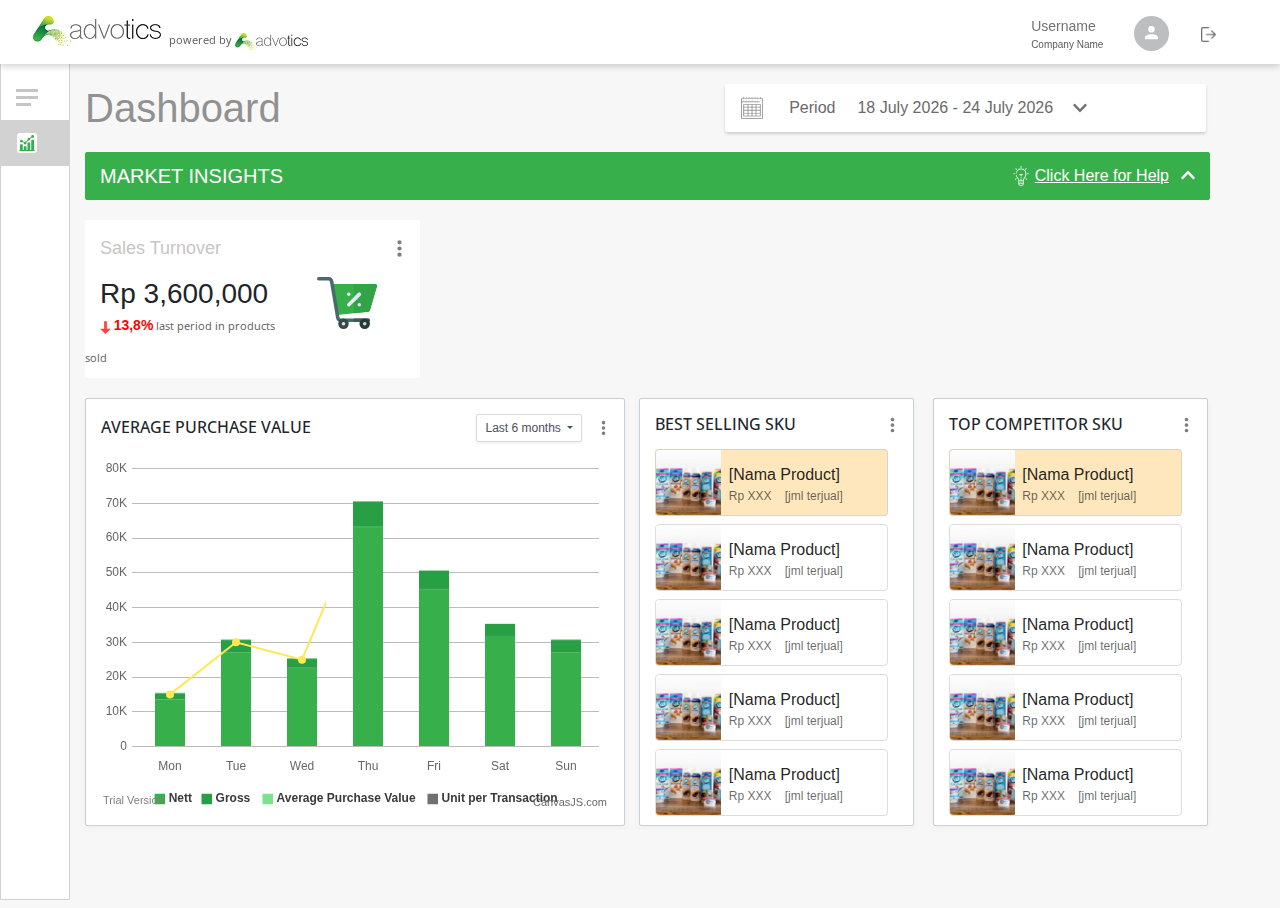
==== commit c09b8a60: "menambahkan class show pada collapse market" ====
--- a/dashboard.html
+++ b/dashboard.html
@@ -98,7 +98,7 @@
                     </div>
                 </div>
             </div>
-            <div class="collapse" id="marketInsights">
+            <div class="collapse show" id="marketInsights">
                 <div class="row">
                     <div id="turnover" class="container">
                         <div class="bg-turnover">
